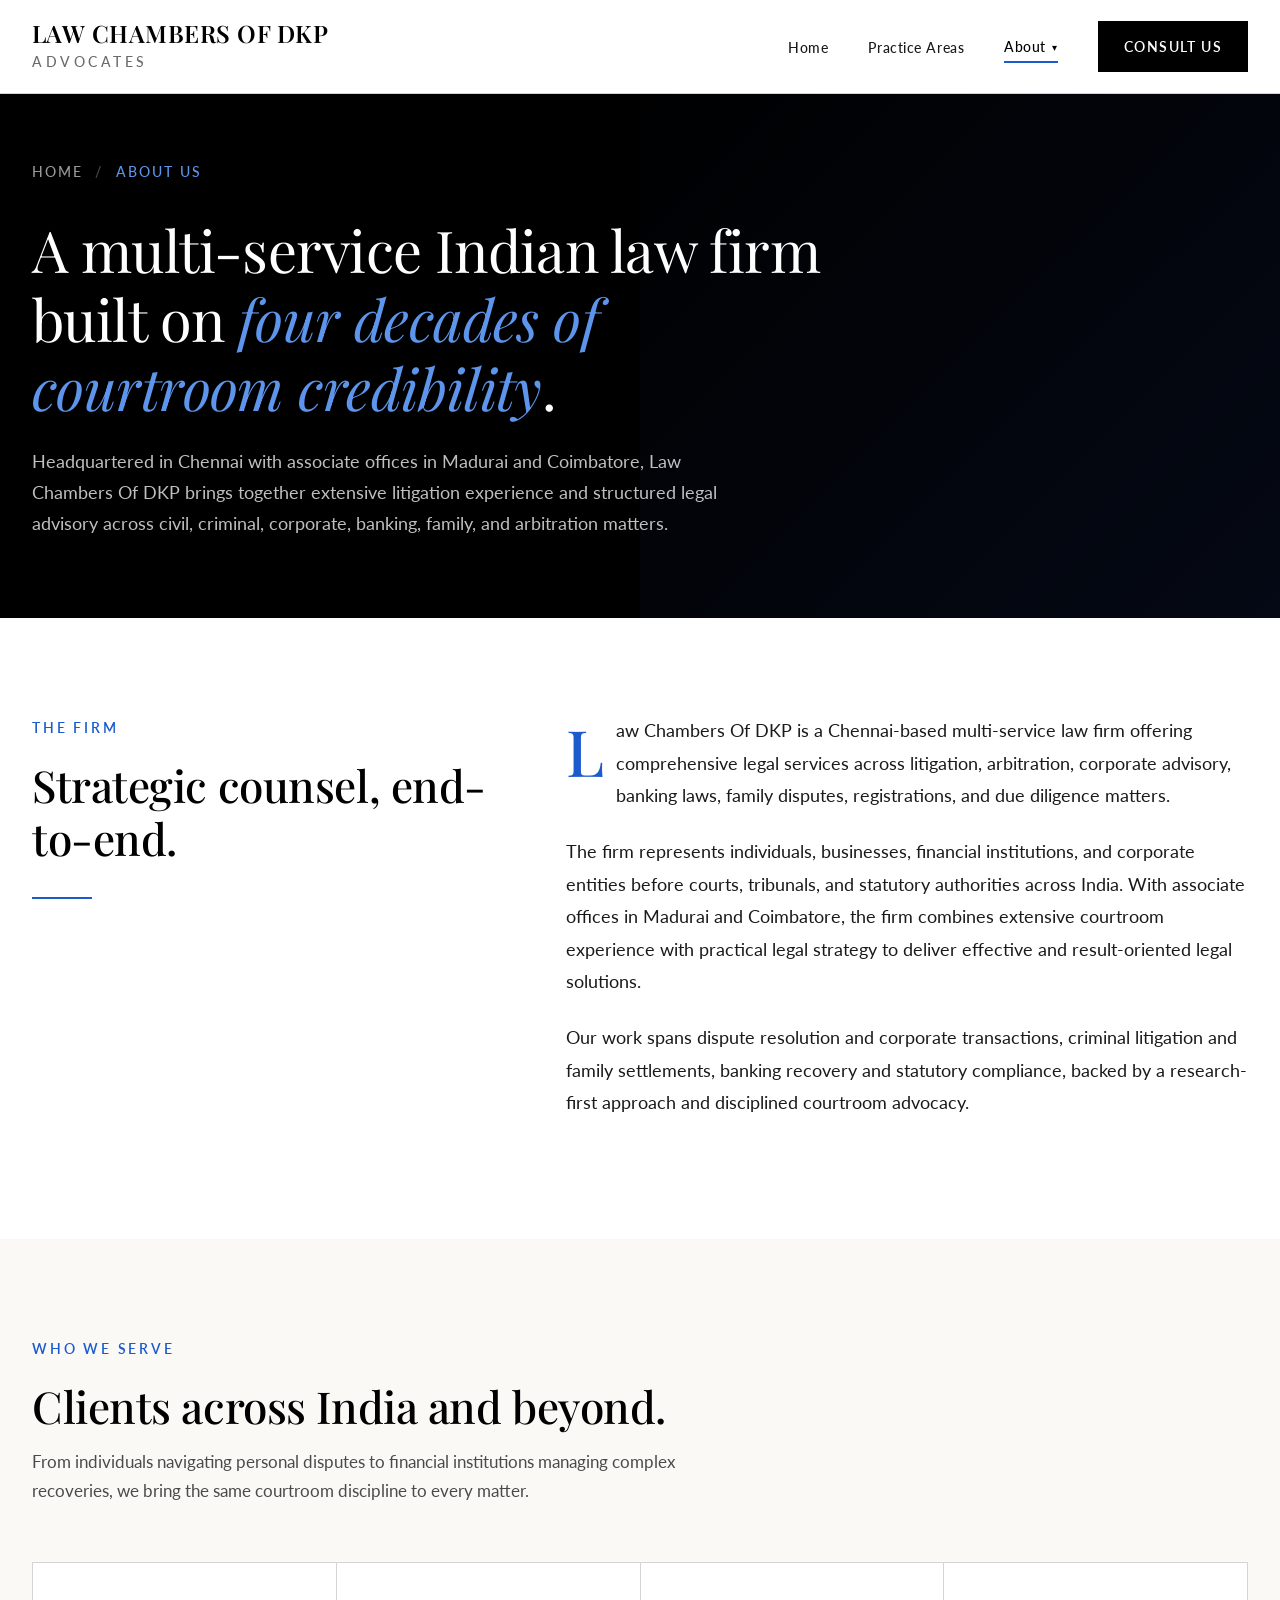
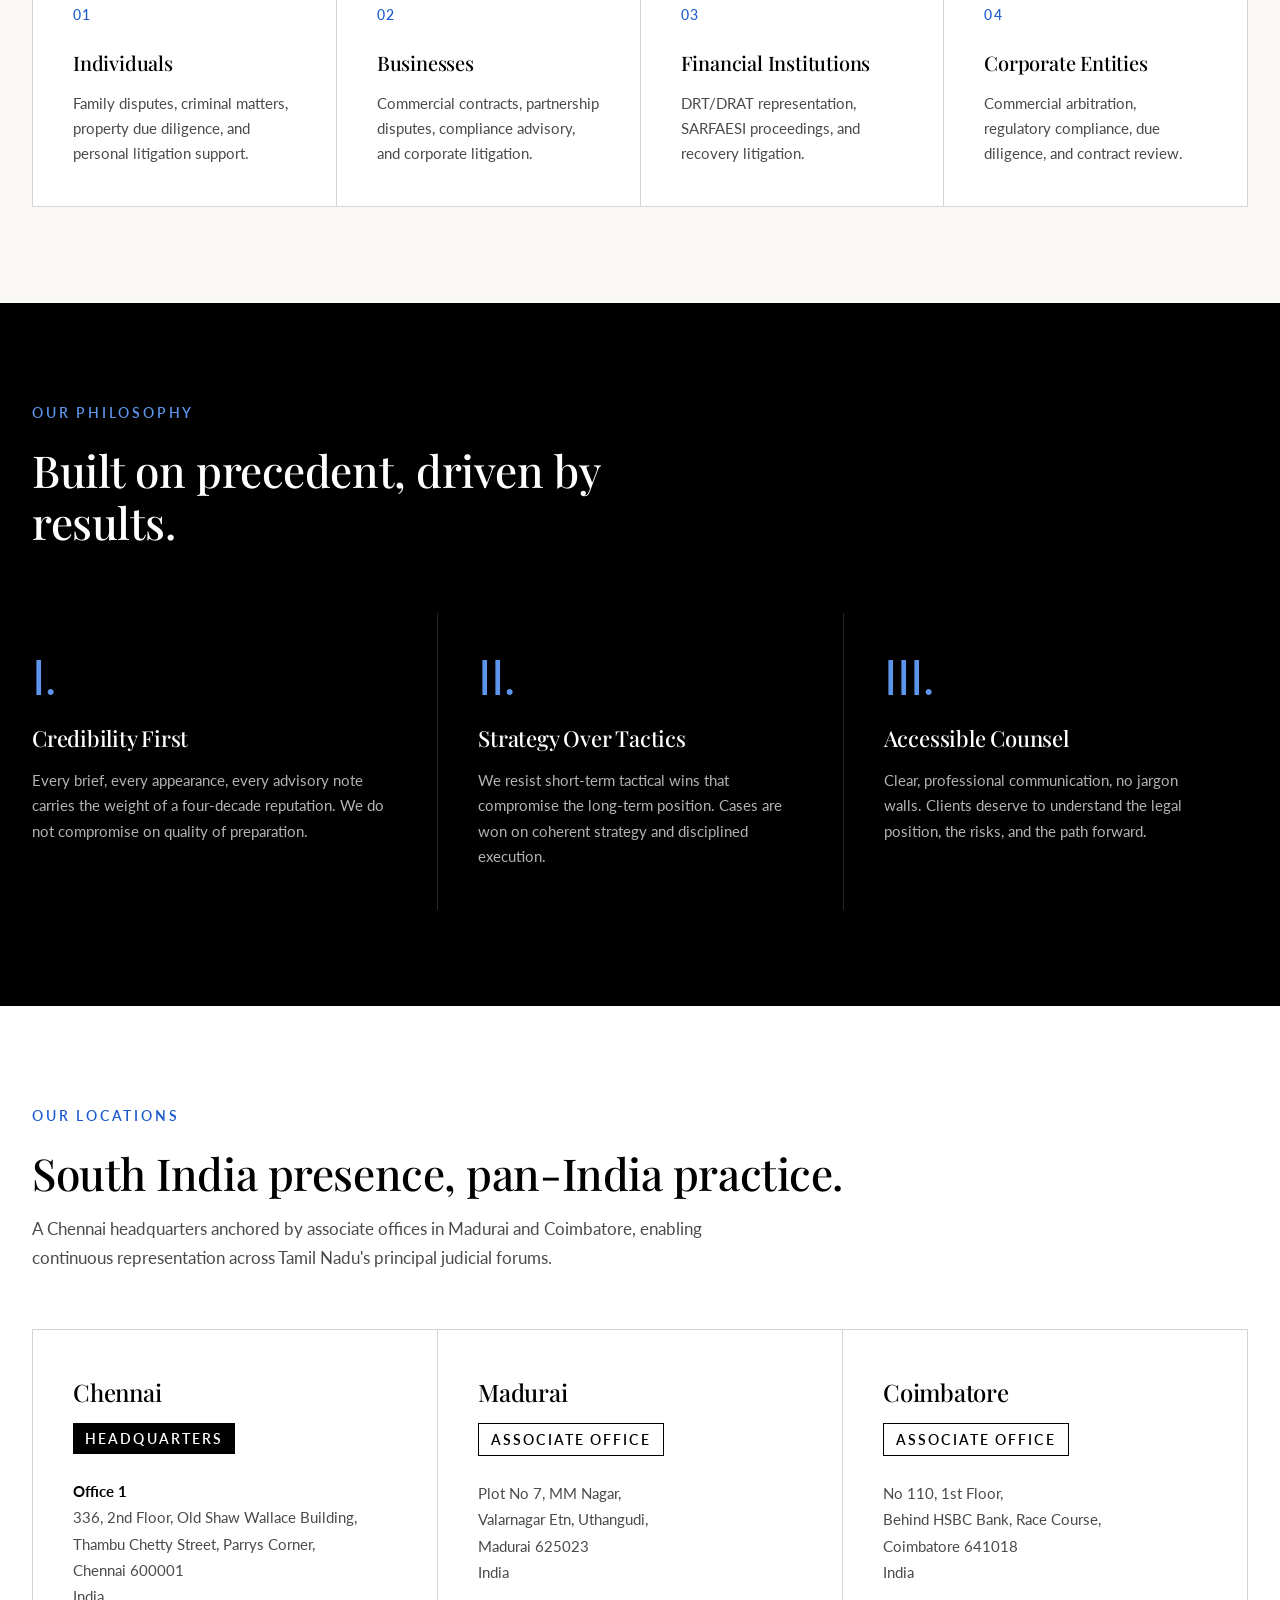
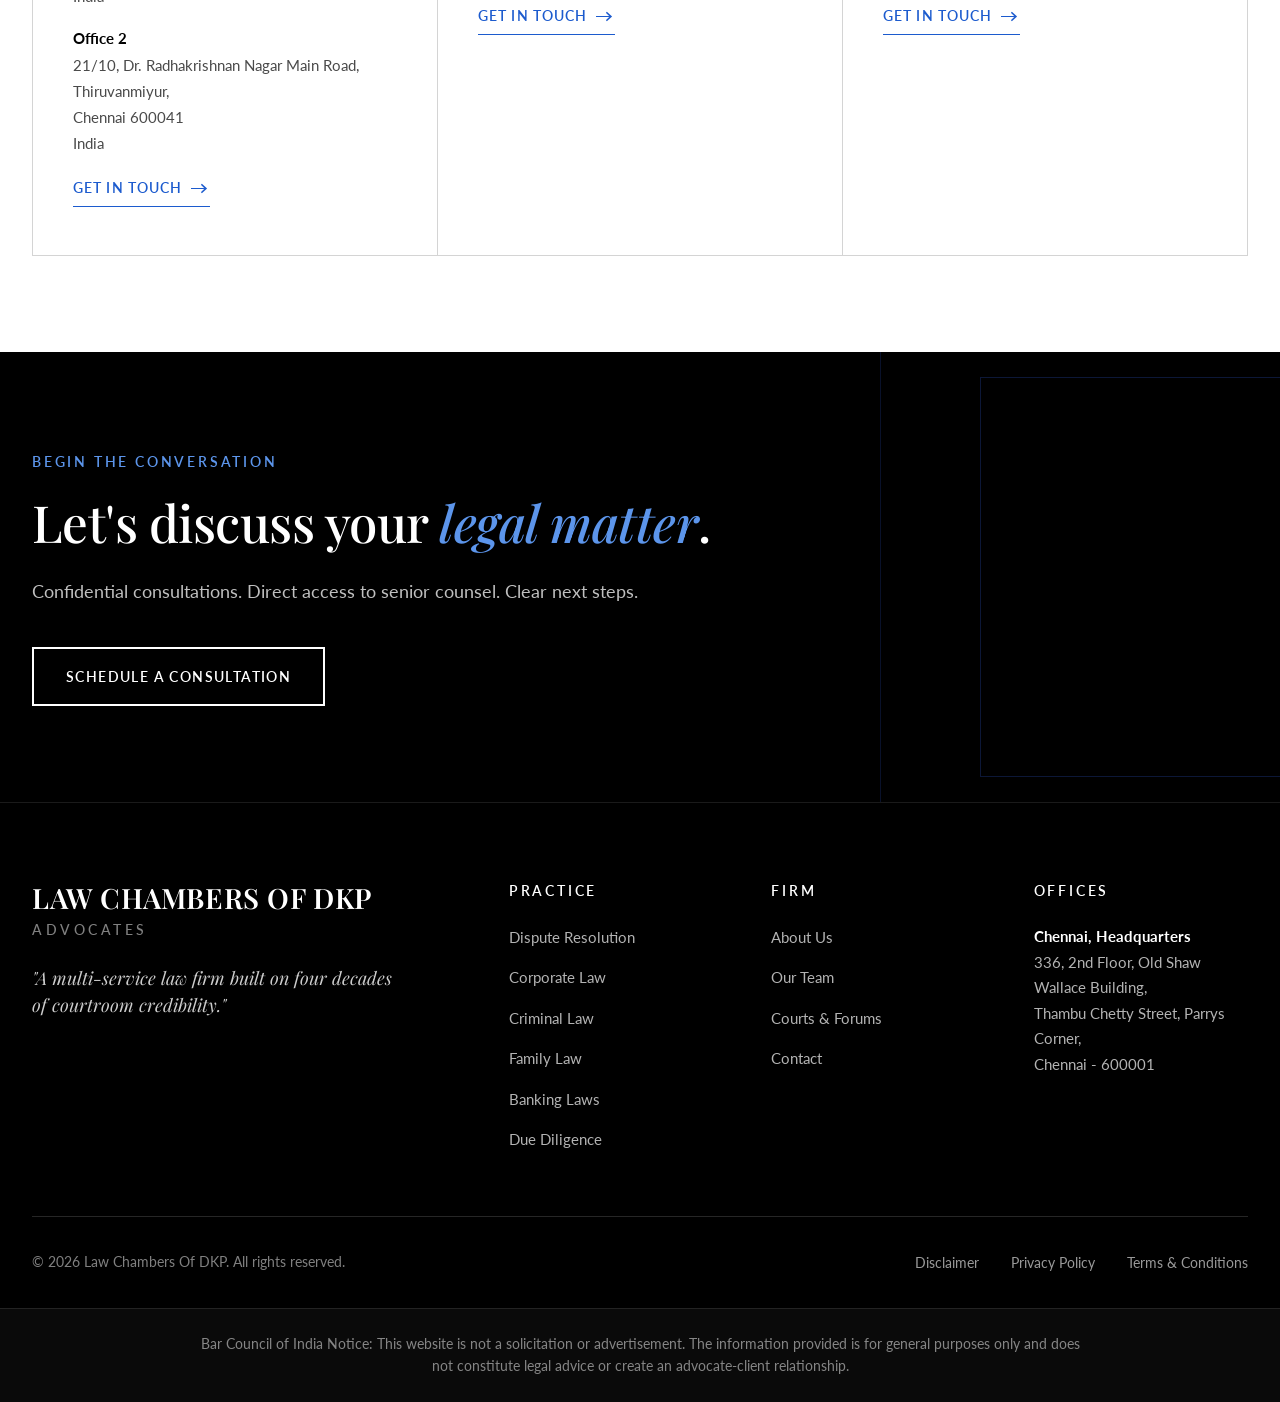
==== website/about.html @ 6772681c "Initial commit: Law Chambers of DKP website Static multi-page site (Royal Blue theme), fully respons" ====
<!DOCTYPE html>
<html lang="en">
<head>
  <meta charset="UTF-8" />
  <meta name="viewport" content="width=device-width, initial-scale=1.0" />
  <title>About Us | Law Chambers Of DKP</title>
  <meta name="description" content="Law Chambers Of DKP is a Chennai-based multi-service law firm with associate offices in Madurai and Coimbatore, combining extensive courtroom experience with practical legal strategy." />

  <link rel="preconnect" href="https://fonts.googleapis.com" />
  <link rel="preconnect" href="https://fonts.gstatic.com" crossorigin />
  <link href="https://fonts.googleapis.com/css2?family=Playfair+Display:ital,wght@0,400;0,500;0,600;0,700;0,800;0,900;1,400;1,500;1,600&family=Lato:ital,wght@0,300;0,400;0,700;0,900;1,400&display=swap" rel="stylesheet" />
  <link rel="stylesheet" href="assets/css/styles.css" />
</head>
<body>

  <!-- ===== HEADER ===== -->
  <header class="site-header">
    <nav class="nav-container">
      <a href="index.html" class="logo">
        <span class="logo-mark">Law Chambers Of DKP</span>
        <span class="logo-sub">Advocates</span>
      </a>
      <button class="menu-toggle" aria-label="Toggle menu">
        <span></span><span></span><span></span>
      </button>
      <ul class="nav-menu">
        <li><a href="index.html" class="nav-link">Home</a></li>
        <li><a href="practice-areas.html" class="nav-link">Practice Areas</a></li>
        <li class="nav-dropdown">
          <button type="button" class="nav-link nav-dropdown-toggle" aria-expanded="false" aria-haspopup="true">About <span class="nav-caret" aria-hidden="true">&#9662;</span></button>
          <ul class="nav-dropdown-menu">
            <li><a href="about.html" class="nav-dropdown-link">About the Firm</a></li>
            <li><a href="team.html" class="nav-dropdown-link">Our Team</a></li>
            <li><a href="courts.html" class="nav-dropdown-link">Courts &amp; Forums</a></li>
          </ul>
        </li>
        <!-- Insights temporarily hidden: <li><a href="insights.html" class="nav-link">Insights</a></li> -->
        <li><a href="contact.html" class="btn nav-cta">Consult Us</a></li>
      </ul>
    </nav>
  </header>

  <!-- ===== PAGE HERO ===== -->
  <section class="page-hero">
    <div class="container">
      <div class="breadcrumb">
        <a href="index.html">Home</a>
        <span class="breadcrumb-separator">/</span>
        <span>About Us</span>
      </div>
      <h1>A multi-service Indian law firm built on <em style="color: var(--color-royal-blue-light); font-style: italic;">four decades of courtroom credibility</em>.</h1>
      <p class="page-hero-description">
        Headquartered in Chennai with associate offices in Madurai and Coimbatore, Law Chambers Of DKP brings together extensive litigation experience and structured legal advisory across civil, criminal, corporate, banking, family, and arbitration matters.
      </p>
    </div>
  </section>

  <!-- ===== FIRM INTRODUCTION ===== -->
  <section class="intro">
    <div class="container">
      <div class="intro-grid">
        <div class="intro-label">
          <span class="eyebrow">The Firm</span>
          <h2 class="section-title">Strategic counsel, end-to-end.</h2>
          <div class="divider"></div>
        </div>
        <div class="intro-body reveal">
          <p>Law Chambers Of DKP is a Chennai-based multi-service law firm offering comprehensive legal services across litigation, arbitration, corporate advisory, banking laws, family disputes, registrations, and due diligence matters.</p>
          <p>The firm represents individuals, businesses, financial institutions, and corporate entities before courts, tribunals, and statutory authorities across India. With associate offices in Madurai and Coimbatore, the firm combines extensive courtroom experience with practical legal strategy to deliver effective and result-oriented legal solutions.</p>
          <p>Our work spans dispute resolution and corporate transactions, criminal litigation and family settlements, banking recovery and statutory compliance, backed by a research-first approach and disciplined courtroom advocacy.</p>
        </div>
      </div>
    </div>
  </section>

  <!-- ===== POSITIONING / WHO WE SERVE ===== -->
  <section class="section-light">
    <div class="container">
      <span class="eyebrow">Who We Serve</span>
      <h2 class="section-title">Clients across India and beyond.</h2>
      <p class="section-subtitle">From individuals navigating personal disputes to financial institutions managing complex recoveries, we bring the same courtroom discipline to every matter.</p>

      <div class="practice-grid reveal serve-grid">
        <div class="practice-card" style="min-height: auto; padding: 2.5rem;">
          <span class="practice-number">01</span>
          <h3 style="font-size: 1.25rem;">Individuals</h3>
          <p style="margin-bottom: 0;">Family disputes, criminal matters, property due diligence, and personal litigation support.</p>
        </div>
        <div class="practice-card" style="min-height: auto; padding: 2.5rem;">
          <span class="practice-number">02</span>
          <h3 style="font-size: 1.25rem;">Businesses</h3>
          <p style="margin-bottom: 0;">Commercial contracts, partnership disputes, compliance advisory, and corporate litigation.</p>
        </div>
        <div class="practice-card" style="min-height: auto; padding: 2.5rem;">
          <span class="practice-number">03</span>
          <h3 style="font-size: 1.25rem;">Financial Institutions</h3>
          <p style="margin-bottom: 0;">DRT/DRAT representation, SARFAESI proceedings, and recovery litigation.</p>
        </div>
        <div class="practice-card" style="min-height: auto; padding: 2.5rem;">
          <span class="practice-number">04</span>
          <h3 style="font-size: 1.25rem;">Corporate Entities</h3>
          <p style="margin-bottom: 0;">Commercial arbitration, regulatory compliance, due diligence, and contract review.</p>
        </div>
      </div>
    </div>
  </section>

  <!-- ===== VALUES ===== -->
  <section class="values">
    <div class="container">
      <div style="max-width: 720px;">
        <span class="eyebrow" style="color: var(--color-royal-blue-light);">Our Philosophy</span>
        <h2 class="section-title">Built on precedent, driven by results.</h2>
      </div>
      <div class="values-grid reveal">
        <div class="value-card">
          <div class="value-number">I.</div>
          <h3>Credibility First</h3>
          <p>Every brief, every appearance, every advisory note carries the weight of a four-decade reputation. We do not compromise on quality of preparation.</p>
        </div>
        <div class="value-card">
          <div class="value-number">II.</div>
          <h3>Strategy Over Tactics</h3>
          <p>We resist short-term tactical wins that compromise the long-term position. Cases are won on coherent strategy and disciplined execution.</p>
        </div>
        <div class="value-card">
          <div class="value-number">III.</div>
          <h3>Accessible Counsel</h3>
          <p>Clear, professional communication, no jargon walls. Clients deserve to understand the legal position, the risks, and the path forward.</p>
        </div>
      </div>
    </div>
  </section>

  <!-- ===== OFFICES ===== -->
  <section>
    <div class="container">
      <span class="eyebrow">Our Locations</span>
      <h2 class="section-title">South India presence, pan-India practice.</h2>
      <p class="section-subtitle">A Chennai headquarters anchored by associate offices in Madurai and Coimbatore, enabling continuous representation across Tamil Nadu's principal judicial forums.</p>

      <div class="offices-grid reveal">
        <div class="office-card">
          <h3>Chennai</h3>
          <span class="office-type">Headquarters</span>
          <address>
            <strong style="color: var(--color-black);">Office 1</strong><br />
            336, 2nd Floor, Old Shaw Wallace Building,<br />
            Thambu Chetty Street, Parrys Corner,<br />
            Chennai 600001<br />
            India
          </address>
          <address style="margin-top: 1rem;">
            <strong style="color: var(--color-black);">Office 2</strong><br />
            21/10, Dr. Radhakrishnan Nagar Main Road,<br />
            Thiruvanmiyur,<br />
            Chennai 600041<br />
            India
          </address>
          <a href="contact.html" class="btn-link">Get in Touch</a>
        </div>
        <div class="office-card">
          <h3>Madurai</h3>
          <span class="office-type associate">Associate Office</span>
          <address>
            Plot No 7, MM Nagar,<br />
            Valarnagar Etn, Uthangudi,<br />
            Madurai 625023<br />
            India
          </address>
          <a href="contact.html" class="btn-link">Get in Touch</a>
        </div>
        <div class="office-card">
          <h3>Coimbatore</h3>
          <span class="office-type associate">Associate Office</span>
          <address>
            No 110, 1st Floor,<br />
            Behind HSBC Bank, Race Course,<br />
            Coimbatore 641018<br />
            India
          </address>
          <a href="contact.html" class="btn-link">Get in Touch</a>
        </div>
      </div>
    </div>
  </section>

  <!-- ===== CTA ===== -->
  <section class="cta-banner">
    <div class="container">
      <div class="cta-content">
        <span class="eyebrow" style="color: var(--color-royal-blue-light);">Begin the Conversation</span>
        <h2>Let's discuss your <em>legal matter</em>.</h2>
        <p>Confidential consultations. Direct access to senior counsel. Clear next steps.</p>
        <a href="contact.html" class="btn btn-outline-light">Schedule a Consultation</a>
      </div>
    </div>
  </section>

  <!-- ===== FOOTER ===== -->
  <footer class="site-footer">
    <div class="container">
      <div class="footer-grid">
        <div class="footer-brand">
          <div class="logo-mark">Law Chambers Of DKP</div>
          <div class="logo-sub">Advocates</div>
          <p class="footer-tagline">"A multi-service law firm built on four decades of courtroom credibility."</p>
        </div>
        <div class="footer-col">
          <h5>Practice</h5>
          <ul class="footer-list">
            <li><a href="practice-areas.html#adr">Dispute Resolution</a></li>
            <li><a href="practice-areas.html#corporate">Corporate Law</a></li>
            <li><a href="practice-areas.html#criminal">Criminal Law</a></li>
            <li><a href="practice-areas.html#family">Family Law</a></li>
            <li><a href="practice-areas.html#banking">Banking Laws</a></li>
            <li><a href="practice-areas.html#due-diligence">Due Diligence</a></li>
          </ul>
        </div>
        <div class="footer-col">
          <h5>Firm</h5>
          <ul class="footer-list">
            <li><a href="about.html">About Us</a></li>
            <li><a href="team.html">Our Team</a></li>
            <li><a href="courts.html">Courts & Forums</a></li>
            <!-- Insights temporarily hidden: <li><a href="insights.html">Insights</a></li> -->
            <li><a href="contact.html">Contact</a></li>
          </ul>
        </div>
        <div class="footer-col">
          <h5>Offices</h5>
          <ul class="footer-list">
            <li style="color: rgba(255,255,255,0.7); line-height: 1.7; font-size: 0.9375rem;">
              <strong style="color: var(--color-white);">Chennai, Headquarters</strong><br />
              336, 2nd Floor, Old Shaw Wallace Building,<br />
              Thambu Chetty Street, Parrys Corner,<br />
              Chennai - 600001
            </li>
          </ul>
        </div>
      </div>

      <div class="footer-bottom">
        <p class="footer-copyright">© 2026 Law Chambers Of DKP. All rights reserved.</p>
        <ul class="footer-legal-links">
          <li><a href="#disclaimer">Disclaimer</a></li>
          <li><a href="#privacy">Privacy Policy</a></li>
          <li><a href="#terms">Terms & Conditions</a></li>
        </ul>
      </div>
    </div>

    <div class="disclaimer-banner">
      <div class="container">
        <p class="disclaimer-text">
          Bar Council of India Notice: This website is not a solicitation or advertisement. The information provided is for general purposes only and does not constitute legal advice or create an advocate-client relationship.
        </p>
      </div>
    </div>
  </footer>

  <script src="assets/js/main.js"></script>
</body>
</html>
---- website/assets/css/styles.css ----
/* ============================================
   LAW CHAMBERS OF DKP — Stylesheet
   Black primary | Royal Blue accent
   Serif display | Sans-serif body
   No rounded corners — rigid, elegant, bold
   ============================================ */

/* ---------- Reset & Base ---------- */
*,
*::before,
*::after {
  margin: 0;
  padding: 0;
  box-sizing: border-box;
}

:root {
  --color-black: #000000;
  --color-off-black: #0a0a0a;
  --color-dark: #1a1a1a;
  --color-charcoal: #2a2a2a;
  --color-gray-dark: #4a4a4a;
  --color-gray: #6b6b6b;
  --color-gray-light: #999999;
  --color-line: #d4d4d4;
  --color-bg-light: #f5f5f3;
  --color-bg-cream: #faf9f6;
  --color-white: #ffffff;
  /* Accent: royal blue on light backgrounds (default) */
  --color-royal-blue: hsl(219, 76%, 46%);
  --color-royal-blue-hover: hsl(219, 76%, 37%);
  /* Accent variant for dark backgrounds */
  --color-royal-blue-light: hsl(216, 78%, 64%);

  --font-serif: 'Playfair Display', serif;
  --font-sans: 'Lato', sans-serif;

  --max-width: 1280px;
  --max-width-narrow: 960px;

  --transition: 0.3s cubic-bezier(0.4, 0, 0.2, 1);
}

/* On dark backgrounds, the accent resolves to the lighter blue automatically */
.hero,
.section-dark,
.cta-banner,
.site-footer {
  --color-royal-blue: hsl(216, 78%, 64%);
  --color-royal-blue-hover: hsl(216, 78%, 56%);
}

html {
  scroll-behavior: smooth;
  font-size: 16px;
}

body {
  font-family: var(--font-sans);
  font-size: 1rem;
  line-height: 1.65;
  color: var(--color-dark);
  background-color: var(--color-white);
  -webkit-font-smoothing: antialiased;
  -moz-osx-font-smoothing: grayscale;
  overflow-x: hidden;
}

/* ---------- Typography ---------- */
h1, h2, h3, h4, h5, h6 {
  font-family: var(--font-serif);
  font-weight: 500;
  line-height: 1.2;
  color: var(--color-black);
  letter-spacing: -0.01em;
}

h1 { font-size: clamp(2.5rem, 5vw, 4.5rem); font-weight: 500; }
h2 { font-size: clamp(2rem, 3.5vw, 3rem); }
h3 { font-size: clamp(1.5rem, 2.5vw, 2rem); }
h4 { font-size: 1.5rem; }
h5 { font-size: 1.25rem; }
h6 { font-size: 1.1rem; }

p {
  font-family: var(--font-sans);
  font-size: 1rem;
  line-height: 1.75;
  color: var(--color-gray-dark);
}

a {
  color: var(--color-royal-blue);
  text-decoration: none;
  transition: color var(--transition);
}

a:hover {
  color: var(--color-royal-blue-hover);
  text-decoration: underline;
  text-underline-offset: 4px;
  text-decoration-thickness: 1px;
}

.eyebrow {
  font-family: var(--font-sans);
  font-size: 0.875rem;
  font-weight: 600;
  letter-spacing: 0.2em;
  text-transform: uppercase;
  color: var(--color-royal-blue);
  margin-bottom: 1.25rem;
  display: inline-block;
}

.section-title {
  font-family: var(--font-serif);
  font-size: clamp(2rem, 3.5vw, 2.75rem);
  font-weight: 500;
  margin-bottom: 1rem;
  color: var(--color-black);
}

.section-subtitle {
  font-size: 1.0625rem;
  color: var(--color-gray-dark);
  max-width: 720px;
  margin-bottom: 3.5rem;
  line-height: 1.7;
}

/* ---------- Layout ---------- */
.container {
  width: 100%;
  max-width: var(--max-width);
  margin: 0 auto;
  padding: 0 2rem;
}

.container-narrow {
  max-width: var(--max-width-narrow);
}

section {
  padding: 6rem 0;
}

.section-dark {
  background-color: var(--color-black);
  color: var(--color-white);
}

.section-dark h1,
.section-dark h2,
.section-dark h3,
.section-dark h4 {
  color: var(--color-white);
}

.section-dark p {
  color: rgba(255, 255, 255, 0.75);
}

.section-light {
  background-color: var(--color-bg-cream);
}

/* ---------- Buttons ---------- */
.btn {
  display: inline-block;
  padding: 1rem 2rem;
  font-family: var(--font-sans);
  font-size: 0.875rem;
  font-weight: 600;
  letter-spacing: 0.1em;
  text-transform: uppercase;
  text-decoration: none;
  cursor: pointer;
  border: 2px solid var(--color-black);
  background-color: var(--color-black);
  color: var(--color-white);
  transition: all var(--transition);
  border-radius: 0;
}

.btn:hover {
  background-color: var(--color-charcoal);
  border-color: var(--color-charcoal);
  text-decoration: none;
  color: var(--color-white);
  transform: translateY(-2px);
}

.btn-outline {
  background-color: transparent;
  color: var(--color-black);
  border: 2px solid var(--color-black);
}

.btn-outline:hover {
  background-color: var(--color-black);
  color: var(--color-white);
}

.btn-outline-light {
  background-color: transparent;
  color: var(--color-white);
  border: 2px solid var(--color-white);
}

.btn-outline-light:hover {
  background-color: var(--color-white);
  color: var(--color-black);
}

.btn-link {
  display: inline-flex;
  align-items: center;
  gap: 0.5rem;
  color: var(--color-royal-blue);
  font-family: var(--font-sans);
  font-size: 0.875rem;
  font-weight: 600;
  letter-spacing: 0.08em;
  text-transform: uppercase;
  text-decoration: none;
  border-bottom: 1px solid var(--color-royal-blue);
  padding-bottom: 4px;
  transition: all var(--transition);
}

.btn-link:hover {
  color: var(--color-royal-blue-hover);
  border-color: var(--color-royal-blue-hover);
  text-decoration: none;
  gap: 0.875rem;
}

.btn-link::after {
  content: '→';
  font-size: 1.1rem;
  transition: transform var(--transition);
}

.btn-link:hover::after {
  transform: translateX(4px);
}

/* ---------- Header / Navigation ---------- */
.site-header {
  position: fixed;
  top: 0;
  left: 0;
  width: 100%;
  background-color: var(--color-white);
  border-bottom: 1px solid var(--color-line);
  z-index: 1000;
  transition: all var(--transition);
}

.site-header.scrolled {
  box-shadow: 0 1px 20px rgba(0, 0, 0, 0.06);
}

.nav-container {
  display: flex;
  justify-content: space-between;
  align-items: center;
  padding: 1.25rem 2rem;
  max-width: var(--max-width);
  margin: 0 auto;
}

.logo {
  display: flex;
  flex-direction: column;
  text-decoration: none;
}

.logo-mark {
  font-family: var(--font-serif);
  font-size: 1.5rem;
  font-weight: 600;
  color: var(--color-black);
  letter-spacing: 0.02em;
  line-height: 1.1;
  text-transform: uppercase;
}

.logo-sub {
  font-family: var(--font-sans);
  font-size: 0.875rem;
  font-weight: 500;
  letter-spacing: 0.25em;
  text-transform: uppercase;
  color: var(--color-gray);
  margin-top: 0.25rem;
}

.logo:hover {
  text-decoration: none;
}

.nav-menu {
  display: flex;
  list-style: none;
  gap: 2.5rem;
  align-items: center;
}

.nav-link {
  font-family: var(--font-sans);
  font-size: 0.875rem;
  font-weight: 500;
  color: var(--color-dark);
  letter-spacing: 0.04em;
  text-decoration: none;
  padding: 0.5rem 0;
  position: relative;
  transition: color var(--transition);
}

.nav-link::after {
  content: '';
  position: absolute;
  bottom: 0;
  left: 0;
  width: 0;
  height: 2px;
  background-color: var(--color-royal-blue);
  transition: width var(--transition);
}

.nav-link:hover,
.nav-link.active {
  color: var(--color-black);
  text-decoration: none;
}

.nav-link:hover::after,
.nav-link.active::after {
  width: 100%;
}

.nav-cta {
  padding: 0.75rem 1.5rem !important;
  font-size: 0.875rem !important;
  letter-spacing: 0.1em !important;
}

/* ---------- Nav Dropdown ---------- */
.nav-dropdown {
  position: relative;
}

.nav-dropdown-toggle {
  font-family: var(--font-sans);
  background: none;
  border: none;
  cursor: pointer;
  display: inline-flex;
  align-items: center;
  gap: 0.4rem;
}

.nav-caret {
  font-size: 0.7em;
  transition: transform var(--transition);
}

.nav-dropdown:hover .nav-caret,
.nav-dropdown.open .nav-caret {
  transform: rotate(180deg);
}

.nav-dropdown-menu {
  list-style: none;
  position: absolute;
  top: calc(100% + 0.75rem);
  left: 50%;
  transform: translateX(-50%) translateY(8px);
  min-width: 220px;
  background-color: var(--color-white);
  border: 1px solid var(--color-line);
  box-shadow: 0 16px 40px rgba(0, 0, 0, 0.1);
  padding: 0.5rem 0;
  opacity: 0;
  visibility: hidden;
  transition: opacity var(--transition), transform var(--transition), visibility var(--transition);
  z-index: 1001;
}

.nav-dropdown:hover .nav-dropdown-menu,
.nav-dropdown:focus-within .nav-dropdown-menu {
  opacity: 1;
  visibility: visible;
  transform: translateX(-50%) translateY(0);
}

.nav-dropdown-link {
  display: block;
  font-family: var(--font-sans);
  font-size: 0.875rem;
  font-weight: 500;
  color: var(--color-dark);
  letter-spacing: 0.04em;
  text-decoration: none;
  padding: 0.75rem 1.5rem;
  white-space: nowrap;
  transition: background-color var(--transition), color var(--transition);
}

.nav-dropdown-link:hover,
.nav-dropdown-link.active {
  background-color: var(--color-bg-cream);
  color: var(--color-black);
  text-decoration: none;
}

.nav-dropdown-link.active {
  font-weight: 700;
}

.menu-toggle {
  display: none;
  background: none;
  border: none;
  cursor: pointer;
  width: 32px;
  height: 32px;
  flex-direction: column;
  justify-content: center;
  gap: 6px;
  padding: 0;
}

.menu-toggle span {
  display: block;
  width: 24px;
  height: 2px;
  background-color: var(--color-black);
  transition: all var(--transition);
}

.menu-toggle.open span:nth-child(1) {
  transform: translateY(8px) rotate(45deg);
}
.menu-toggle.open span:nth-child(2) {
  opacity: 0;
}
.menu-toggle.open span:nth-child(3) {
  transform: translateY(-8px) rotate(-45deg);
}

/* ---------- Hero Section ---------- */
.hero {
  position: relative;
  min-height: 92vh;
  display: flex;
  align-items: center;
  background-color: var(--color-black);
  color: var(--color-white);
  overflow: hidden;
  padding-top: 80px;
}

.hero-bg {
  position: absolute;
  inset: 0;
  background:
    linear-gradient(135deg, rgba(0, 0, 0, 0.85) 0%, rgba(0, 0, 0, 0.65) 100%),
    url('https://images.unsplash.com/photo-1589994965851-a8f479c573a9?q=80&w=2070&auto=format&fit=crop') center/cover;
  z-index: 0;
}

.hero-bg::after {
  content: '';
  position: absolute;
  inset: 0;
  background: linear-gradient(to bottom, transparent 0%, rgba(0, 0, 0, 0.6) 100%);
}

.hero-content {
  position: relative;
  z-index: 2;
  max-width: 900px;
  padding: 4rem 0;
}

.hero-eyebrow {
  font-family: var(--font-sans);
  font-size: 0.875rem;
  font-weight: 600;
  letter-spacing: 0.3em;
  text-transform: uppercase;
  color: var(--color-royal-blue-light);
  margin-bottom: 2rem;
  display: flex;
  align-items: center;
  gap: 1rem;
}

.hero-eyebrow::before {
  content: '';
  width: 50px;
  height: 1px;
  background-color: var(--color-royal-blue-light);
}

.hero h1 {
  font-family: var(--font-serif);
  font-size: clamp(2.5rem, 5.5vw, 5rem);
  font-weight: 400;
  color: var(--color-white);
  line-height: 1.05;
  margin-bottom: 2rem;
  letter-spacing: -0.015em;
}

.hero h1 em {
  font-style: italic;
  color: var(--color-royal-blue-light);
  font-weight: 500;
}

.hero-description {
  font-size: 1.125rem;
  line-height: 1.75;
  color: rgba(255, 255, 255, 0.8);
  margin-bottom: 3rem;
  max-width: 680px;
}

.hero-ctas {
  display: flex;
  gap: 1.25rem;
  flex-wrap: wrap;
}

.hero-ctas .btn {
  background-color: var(--color-white);
  color: var(--color-black);
  border-color: var(--color-white);
}

.hero-ctas .btn:hover {
  /* Use the deeper blue (not the dark-bg light variant) so white label keeps AA contrast (6.11:1) */
  background-color: hsl(219, 76%, 46%);
  border-color: hsl(219, 76%, 46%);
  color: var(--color-white);
}

.hero-stats {
  position: absolute;
  bottom: 0;
  left: 0;
  right: 0;
  z-index: 3;
  background-color: rgba(0, 0, 0, 0.7);
  border-top: 1px solid rgba(255, 255, 255, 0.15);
  backdrop-filter: blur(8px);
}

.hero-stats-grid {
  display: grid;
  grid-template-columns: repeat(4, 1fr);
  max-width: var(--max-width);
  margin: 0 auto;
}

.stat {
  padding: 2rem 2rem;
  border-right: 1px solid rgba(255, 255, 255, 0.15);
  text-align: left;
}

.stat:last-child {
  border-right: none;
}

.stat-number {
  font-family: var(--font-sans);
  font-size: 2.5rem;
  font-weight: 500;
  color: var(--color-white);
  line-height: 1;
  margin-bottom: 0.5rem;
  display: block;
}

.stat-number .accent {
  color: inherit;
}

.stat-label {
  font-family: var(--font-sans);
  font-size: 0.875rem;
  font-weight: 500;
  letter-spacing: 0.15em;
  text-transform: uppercase;
  color: rgba(255, 255, 255, 0.6);
}

/* ---------- Page Hero (interior pages) ---------- */
.page-hero {
  background-color: var(--color-black);
  color: var(--color-white);
  padding: 10rem 0 5rem;
  position: relative;
  overflow: hidden;
}

.page-hero::before {
  content: '';
  position: absolute;
  top: 0;
  right: 0;
  width: 50%;
  height: 100%;
  background: linear-gradient(135deg, transparent 0%, rgba(30, 58, 138, 0.15) 100%);
  z-index: 0;
}

.page-hero .container {
  position: relative;
  z-index: 1;
}

.page-hero h1 {
  color: var(--color-white);
  font-size: clamp(2.5rem, 4.5vw, 4rem);
  font-weight: 400;
  margin-bottom: 1.5rem;
  max-width: 800px;
}

.page-hero-description {
  font-size: 1.125rem;
  color: rgba(255, 255, 255, 0.75);
  max-width: 720px;
  line-height: 1.7;
}

.breadcrumb {
  font-size: 0.875rem;
  font-weight: 500;
  letter-spacing: 0.15em;
  text-transform: uppercase;
  color: var(--color-royal-blue-light);
  margin-bottom: 2rem;
  display: flex;
  align-items: center;
  gap: 0.75rem;
}

.breadcrumb a {
  color: rgba(255, 255, 255, 0.6);
}

.breadcrumb a:hover {
  color: var(--color-white);
  text-decoration: none;
}

.breadcrumb-separator {
  color: rgba(255, 255, 255, 0.3);
}

/* ---------- Intro Section ---------- */
.intro {
  padding: 6rem 0;
  background-color: var(--color-white);
}

.intro-grid {
  display: grid;
  grid-template-columns: 1fr 1.5fr;
  gap: 5rem;
  align-items: start;
}

.intro-label {
  position: sticky;
  top: 120px;
}

.intro-body p {
  font-size: 1.125rem;
  line-height: 1.8;
  margin-bottom: 1.5rem;
  color: var(--color-dark);
}

.intro-body p:first-child::first-letter {
  font-family: var(--font-serif);
  font-size: 4rem;
  float: left;
  line-height: 0.9;
  margin: 0.5rem 0.75rem 0 0;
  color: var(--color-royal-blue);
  font-weight: 500;
}

/* ---------- Practice Areas Section ---------- */
.practice-areas {
  background-color: var(--color-bg-cream);
}

.practice-grid {
  display: grid;
  grid-template-columns: repeat(3, 1fr);
  gap: 1px;
  background-color: var(--color-line);
  border: 1px solid var(--color-line);
}

.practice-card {
  background-color: var(--color-white);
  padding: 3rem 2.5rem;
  transition: all var(--transition);
  position: relative;
  text-decoration: none;
  color: inherit;
  display: flex;
  flex-direction: column;
  min-height: 320px;
}

.practice-card:hover {
  background-color: var(--color-black);
  color: var(--color-white);
  text-decoration: none;
  transform: translateY(-4px);
}

.practice-card:hover .practice-icon,
.practice-card:hover h3,
.practice-card:hover p {
  color: var(--color-white);
}

.practice-card:hover .practice-number {
  color: var(--color-royal-blue-light);
}

.practice-card:hover .practice-arrow {
  color: var(--color-royal-blue-light);
  transform: translateX(8px);
}

.practice-number {
  font-family: var(--font-sans);
  font-size: 0.875rem;
  font-weight: 500;
  color: var(--color-royal-blue);
  margin-bottom: 1.5rem;
  letter-spacing: 0.1em;
  transition: color var(--transition);
}

.practice-card h3 {
  font-family: var(--font-serif);
  font-size: 1.5rem;
  font-weight: 500;
  color: var(--color-black);
  margin-bottom: 1rem;
  line-height: 1.25;
  transition: color var(--transition);
}

.practice-card p {
  font-size: 0.9375rem;
  color: var(--color-gray-dark);
  line-height: 1.65;
  margin-bottom: 2rem;
  transition: color var(--transition);
  flex-grow: 1;
}

.practice-arrow {
  font-family: var(--font-sans);
  font-size: 0.875rem;
  font-weight: 600;
  letter-spacing: 0.15em;
  text-transform: uppercase;
  color: var(--color-black);
  display: flex;
  align-items: center;
  gap: 0.75rem;
  transition: all var(--transition);
}

.practice-arrow::after {
  content: '→';
  font-size: 1rem;
}

/* ---------- Practice Detail Sections ---------- */
.practice-detail {
  padding: 5rem 0;
  border-bottom: 1px solid var(--color-line);
}

.practice-detail:last-child {
  border-bottom: none;
}

.practice-detail-grid {
  display: grid;
  grid-template-columns: 1fr 2fr;
  gap: 5rem;
}

.practice-detail-header {
  position: sticky;
  top: 120px;
}

.practice-detail-number {
  font-family: var(--font-sans);
  font-size: 0.875rem;
  font-weight: 500;
  letter-spacing: 0.15em;
  color: var(--color-royal-blue);
  margin-bottom: 1rem;
}

.practice-detail h2 {
  font-size: 2.25rem;
  margin-bottom: 1.5rem;
}

.services-list {
  list-style: none;
  padding: 0;
  display: grid;
  grid-template-columns: repeat(2, 1fr);
  gap: 0;
  border-top: 1px solid var(--color-line);
}

.services-list li {
  padding: 1.25rem 1.5rem 1.25rem 0;
  border-bottom: 1px solid var(--color-line);
  font-size: 1rem;
  color: var(--color-dark);
  display: flex;
  align-items: center;
  gap: 1rem;
  position: relative;
  transition: all var(--transition);
}

.services-list li:nth-child(odd) {
  padding-right: 2rem;
  border-right: 1px solid var(--color-line);
  padding-left: 0;
}

.services-list li:nth-child(even) {
  padding-left: 2rem;
}

.services-list li:hover {
  color: var(--color-royal-blue);
  padding-left: 1rem;
}

/* ---------- Why Choose Us / Values ---------- */
.values {
  background-color: var(--color-black);
  color: var(--color-white);
}

.values .section-title {
  color: var(--color-white);
}

.values-grid {
  display: grid;
  grid-template-columns: repeat(3, 1fr);
  gap: 0;
  margin-top: 4rem;
}

.value-card {
  padding: 2.5rem;
  border-left: 1px solid rgba(255, 255, 255, 0.15);
  transition: all var(--transition);
}

.value-card:first-child {
  border-left: none;
  padding-left: 0;
}

.value-card:hover {
  background-color: rgba(255, 255, 255, 0.03);
}

.value-number {
  font-family: var(--font-sans);
  font-size: 3rem;
  font-weight: 400;
  color: var(--color-royal-blue-light);
  line-height: 1;
  margin-bottom: 1.5rem;
}

.value-card h3 {
  color: var(--color-white);
  font-size: 1.375rem;
  margin-bottom: 1rem;
}

.value-card p {
  color: rgba(255, 255, 255, 0.7);
  font-size: 0.9375rem;
  line-height: 1.7;
}

/* ---------- Team Section ---------- */
.team-grid {
  display: grid;
  grid-template-columns: repeat(2, 1fr);
  gap: 0;
  border-top: 1px solid var(--color-line);
  border-left: 1px solid var(--color-line);
}

.team-card {
  background-color: var(--color-white);
  border-right: 1px solid var(--color-line);
  border-bottom: 1px solid var(--color-line);
  padding: 4rem 3rem;
  transition: all var(--transition);
  position: relative;
}

.team-card:hover {
  background-color: var(--color-bg-cream);
}

.team-image {
  width: 140px;
  height: 140px;
  background-color: var(--color-charcoal);
  margin-bottom: 2rem;
  display: flex;
  align-items: center;
  justify-content: center;
  color: var(--color-white);
  font-family: var(--font-serif);
  font-size: 3rem;
  font-weight: 500;
  position: relative;
}

.team-image img {
  width: 100%;
  height: 100%;
  object-fit: cover;
  display: block;
}

.team-image::before {
  content: '';
  position: absolute;
  bottom: -8px;
  right: -8px;
  width: 100%;
  height: 100%;
  border: 2px solid var(--color-royal-blue);
  z-index: -1;
}

.team-card h3 {
  font-family: var(--font-serif);
  font-size: 1.75rem;
  margin-bottom: 0.5rem;
  color: var(--color-black);
}

.team-designation {
  font-family: var(--font-sans);
  font-size: 0.875rem;
  font-weight: 600;
  letter-spacing: 0.2em;
  text-transform: uppercase;
  color: var(--color-royal-blue);
  margin-bottom: 1.5rem;
  display: block;
}

.team-bio {
  font-size: 1rem;
  color: var(--color-gray-dark);
  line-height: 1.75;
  margin-bottom: 1.5rem;
}

.team-meta {
  display: flex;
  gap: 2rem;
  padding-top: 1.5rem;
  border-top: 1px solid var(--color-line);
  font-size: 0.875rem;
}

.team-meta-item {
  display: flex;
  flex-direction: column;
  gap: 0.25rem;
}

.team-meta-label {
  font-size: 0.875rem;
  font-weight: 600;
  letter-spacing: 0.15em;
  text-transform: uppercase;
  color: var(--color-gray);
}

.team-meta-value {
  font-family: var(--font-sans);
  font-size: 1.125rem;
  font-weight: 500;
  color: var(--color-black);
}

/* ---------- Courts & Forums ---------- */
.courts-grid {
  display: grid;
  grid-template-columns: repeat(3, 1fr);
  gap: 0;
  border-top: 1px solid var(--color-line);
  border-left: 1px solid var(--color-line);
}

.court-item {
  border-right: 1px solid var(--color-line);
  border-bottom: 1px solid var(--color-line);
  padding: 2.5rem 2rem;
  display: flex;
  align-items: center;
  gap: 1.5rem;
  background-color: var(--color-white);
  transition: all var(--transition);
}

.court-item:hover {
  background-color: var(--color-black);
  color: var(--color-white);
}

.court-item:hover .court-name {
  color: var(--color-white);
}

.court-item:hover .court-number {
  color: var(--color-royal-blue-light);
}

.court-number {
  font-family: var(--font-sans);
  font-size: 1.5rem;
  font-weight: 500;
  color: var(--color-royal-blue);
  line-height: 1;
  min-width: 40px;
  transition: color var(--transition);
}

.court-name {
  font-family: var(--font-serif);
  font-size: 1.25rem;
  font-weight: 500;
  color: var(--color-black);
  line-height: 1.3;
  transition: color var(--transition);
}

/* ---------- Insights / Articles ---------- */
.insights-grid {
  display: grid;
  grid-template-columns: repeat(3, 1fr);
  gap: 2.5rem;
}

.article-card {
  background-color: var(--color-white);
  border: 1px solid var(--color-line);
  transition: all var(--transition);
  display: flex;
  flex-direction: column;
  text-decoration: none;
  color: inherit;
}

.article-card:hover {
  border-color: var(--color-black);
  text-decoration: none;
  transform: translateY(-4px);
  box-shadow: 8px 8px 0 var(--color-royal-blue);
}

/* Static (non-clickable) info cards — keep the hover lift, drop link affordance */
.article-card.is-static { cursor: default; }

/* Cards without a date/read meta or CTA — tidy the content spacing */
.article-card.is-static h3,
.article-card.no-cta h3 { flex-grow: 0; }
.article-card.is-static .article-excerpt,
.article-card.no-cta .article-excerpt { margin-bottom: 0; }

.article-image {
  height: 220px;
  background-color: var(--color-dark);
  background-size: cover;
  background-position: center;
  position: relative;
}

.article-category {
  position: absolute;
  top: 1.5rem;
  left: 2rem;
  background-color: var(--color-black);
  color: var(--color-white);
  padding: 0.5rem 1rem;
  font-size: 0.875rem;
  font-weight: 600;
  letter-spacing: 0.15em;
  text-transform: uppercase;
}

.article-content {
  padding: 2rem;
  flex-grow: 1;
  display: flex;
  flex-direction: column;
}

.article-meta {
  font-size: 0.875rem;
  font-weight: 500;
  letter-spacing: 0.1em;
  text-transform: uppercase;
  color: var(--color-gray);
  margin-bottom: 1rem;
}

.article-card h3 {
  font-family: var(--font-serif);
  font-size: 1.375rem;
  font-weight: 500;
  line-height: 1.3;
  margin-bottom: 1rem;
  color: var(--color-black);
  flex-grow: 1;
}

.article-excerpt {
  font-size: 0.9375rem;
  color: var(--color-gray-dark);
  margin-bottom: 1.5rem;
  line-height: 1.65;
}

.article-read {
  font-family: var(--font-sans);
  font-size: 0.875rem;
  font-weight: 600;
  letter-spacing: 0.15em;
  text-transform: uppercase;
  color: var(--color-royal-blue);
  display: inline-flex;
  align-items: center;
  gap: 0.5rem;
}

.article-read::after {
  content: '→';
}

/* ---------- CTA Banner ---------- */
.cta-banner {
  background-color: var(--color-black);
  color: var(--color-white);
  padding: 6rem 0;
  position: relative;
  overflow: hidden;
}

.cta-banner::before {
  content: '';
  position: absolute;
  top: 50%;
  right: -200px;
  transform: translateY(-50%);
  width: 600px;
  height: 600px;
  border: 1px solid rgba(30, 58, 138, 0.3);
  z-index: 0;
}

.cta-banner::after {
  content: '';
  position: absolute;
  top: 50%;
  right: -100px;
  transform: translateY(-50%);
  width: 400px;
  height: 400px;
  border: 1px solid rgba(30, 58, 138, 0.4);
  z-index: 0;
}

.cta-content {
  position: relative;
  z-index: 1;
  max-width: 700px;
}

.cta-content h2 {
  color: var(--color-white);
  font-size: clamp(2rem, 4vw, 3.5rem);
  margin-bottom: 1.5rem;
  line-height: 1.15;
}

.cta-content h2 em {
  color: var(--color-royal-blue-light);
  font-style: italic;
}

.cta-content p {
  color: rgba(255, 255, 255, 0.75);
  font-size: 1.125rem;
  margin-bottom: 2.5rem;
}

/* ---------- Contact Section ---------- */
.contact-grid {
  display: grid;
  grid-template-columns: 1fr 1.5fr;
  gap: 5rem;
}

.contact-info-block {
  margin-bottom: 3rem;
}

.contact-info-block h4 {
  font-family: var(--font-sans);
  font-size: 0.875rem;
  font-weight: 600;
  letter-spacing: 0.2em;
  text-transform: uppercase;
  color: var(--color-royal-blue);
  margin-bottom: 1rem;
}

.contact-info-block p {
  font-family: var(--font-serif);
  font-size: 1.25rem;
  color: var(--color-black);
  margin-bottom: 0.5rem;
  line-height: 1.5;
}

.contact-info-block a {
  color: var(--color-black);
  font-family: var(--font-serif);
  font-size: 1.25rem;
}

.contact-info-block a:hover {
  color: var(--color-royal-blue);
}

/* Form */
.contact-form {
  background-color: var(--color-bg-cream);
  padding: 3rem;
  border: 1px solid var(--color-line);
}

.form-row {
  display: grid;
  grid-template-columns: 1fr 1fr;
  gap: 1.5rem;
  margin-bottom: 1.5rem;
}

.form-group {
  margin-bottom: 1.5rem;
}

.form-group label {
  display: block;
  font-family: var(--font-sans);
  font-size: 0.875rem;
  font-weight: 600;
  letter-spacing: 0.15em;
  text-transform: uppercase;
  color: var(--color-gray-dark);
  margin-bottom: 0.5rem;
}

.form-group input,
.form-group select,
.form-group textarea {
  width: 100%;
  padding: 0.875rem 1rem;
  font-family: var(--font-sans);
  font-size: 1rem;
  color: var(--color-black);
  background-color: var(--color-white);
  border: 1px solid var(--color-line);
  border-radius: 0;
  transition: all var(--transition);
}

/* Custom dropdown arrow with 12px breathing room from the right edge */
.form-group select {
  -webkit-appearance: none;
  -moz-appearance: none;
  appearance: none;
  padding-right: 2.5rem;
  background-image: url("data:image/svg+xml,%3Csvg xmlns='http://www.w3.org/2000/svg' width='12' height='8' viewBox='0 0 12 8' fill='none'%3E%3Cpath d='M1 1L6 6L11 1' stroke='%231a1a1a' stroke-width='1.5' stroke-linecap='round' stroke-linejoin='round'/%3E%3C/svg%3E");
  background-repeat: no-repeat;
  background-position: right 12px center;
  background-size: 12px 8px;
}

.form-group input:focus,
.form-group select:focus,
.form-group textarea:focus {
  outline: none;
  border-color: var(--color-royal-blue);
  box-shadow: 0 0 0 3px rgba(30, 58, 138, 0.1);
}

.form-group textarea {
  resize: vertical;
  min-height: 140px;
}

/* ---------- Office Locations ---------- */
.offices-grid {
  display: grid;
  grid-template-columns: repeat(3, 1fr);
  gap: 0;
  border-top: 1px solid var(--color-line);
  border-left: 1px solid var(--color-line);
}

.office-card {
  background-color: var(--color-white);
  border-right: 1px solid var(--color-line);
  border-bottom: 1px solid var(--color-line);
  padding: 3rem 2.5rem;
  transition: all var(--transition);
  position: relative;
}

.office-card:hover {
  background-color: var(--color-bg-cream);
}

.office-card .city-tag {
  font-family: var(--font-sans);
  font-size: 0.875rem;
  font-weight: 600;
  letter-spacing: 0.2em;
  text-transform: uppercase;
  color: var(--color-royal-blue);
  margin-bottom: 1rem;
}

.office-card h3 {
  font-family: var(--font-serif);
  font-size: 1.5rem;
  font-weight: 500;
  margin-bottom: 1rem;
  color: var(--color-black);
}

.office-card .office-type {
  display: inline-block;
  padding: 0.25rem 0.75rem;
  background-color: var(--color-black);
  color: var(--color-white);
  font-size: 0.875rem;
  font-weight: 600;
  letter-spacing: 0.15em;
  text-transform: uppercase;
  margin-bottom: 1.5rem;
}

.office-card .office-type.associate {
  background-color: transparent;
  color: var(--color-black);
  border: 1px solid var(--color-black);
}

.office-card address {
  font-style: normal;
  font-size: 0.9375rem;
  line-height: 1.75;
  color: var(--color-gray-dark);
  margin-bottom: 1rem;
}

/* ---------- Footer ---------- */
.site-footer {
  background-color: var(--color-black);
  color: var(--color-white);
  padding: 5rem 0 0;
  /* Subtle hairline so the footer separates from a dark section above it */
  border-top: 1px solid rgba(255, 255, 255, 0.1);
}

.footer-grid {
  display: grid;
  grid-template-columns: 2fr 1fr 1fr 1fr;
  gap: 3rem;
  margin-bottom: 4rem;
}

.footer-brand .logo-mark {
  color: var(--color-white);
  font-size: 1.75rem;
}

.footer-brand .logo-sub {
  color: rgba(255, 255, 255, 0.5);
}

.footer-tagline {
  font-family: var(--font-serif);
  font-size: 1.125rem;
  color: rgba(255, 255, 255, 0.8);
  margin: 1.5rem 0 2rem;
  line-height: 1.5;
  max-width: 360px;
  font-style: italic;
}

.footer-col h5 {
  font-family: var(--font-sans);
  font-size: 0.875rem;
  font-weight: 600;
  letter-spacing: 0.2em;
  text-transform: uppercase;
  color: var(--color-white);
  margin-bottom: 1.5rem;
}

.footer-list {
  list-style: none;
  padding: 0;
  display: flex;
  flex-direction: column;
  gap: 0.875rem;
}

.footer-list a {
  color: rgba(255, 255, 255, 0.7);
  font-size: 0.9375rem;
  text-decoration: none;
  transition: color var(--transition);
}

.footer-list a:hover {
  color: var(--color-white);
  text-decoration: none;
}

.footer-bottom {
  border-top: 1px solid rgba(255, 255, 255, 0.15);
  padding: 2rem 0;
  display: flex;
  justify-content: space-between;
  align-items: center;
  flex-wrap: wrap;
  gap: 1.5rem;
}

.footer-copyright {
  font-size: 0.875rem;
  color: rgba(255, 255, 255, 0.5);
}

.footer-legal-links {
  display: flex;
  gap: 2rem;
  list-style: none;
}

.footer-legal-links a {
  color: rgba(255, 255, 255, 0.6);
  font-size: 0.875rem;
  text-decoration: none;
}

.footer-legal-links a:hover {
  color: var(--color-white);
}

.disclaimer-banner {
  background-color: var(--color-off-black);
  padding: 1.5rem 0;
  border-top: 1px solid rgba(255, 255, 255, 0.1);
}

.disclaimer-text {
  font-size: 0.875rem;
  color: rgba(255, 255, 255, 0.5);
  text-align: center;
  line-height: 1.6;
  max-width: 900px;
  margin: 0 auto;
}

/* ---------- Disclaimer Modal ---------- */
body.disclaimer-open {
  overflow: hidden;
}

.disclaimer-overlay {
  position: fixed;
  inset: 0;
  background-color: rgba(0, 0, 0, 0.9);
  z-index: 9999;
  display: flex;
  align-items: center;
  justify-content: center;
  padding: 2rem;
  opacity: 0;
  pointer-events: none;
  transition: opacity 0.4s ease;
}

.disclaimer-overlay.visible {
  opacity: 1;
  pointer-events: auto;
}

.disclaimer-modal {
  background-color: var(--color-white);
  max-width: 720px;
  width: 100%;
  padding: 3.5rem 3rem;
  border-top: 4px solid var(--color-royal-blue);
  max-height: 90vh;
  overflow-y: auto;
}

.disclaimer-modal h2 {
  font-family: var(--font-serif);
  font-size: 1.875rem;
  font-weight: 500;
  margin-bottom: 0.5rem;
}

.disclaimer-modal-subtitle {
  font-size: 0.875rem;
  font-weight: 600;
  letter-spacing: 0.2em;
  text-transform: uppercase;
  color: var(--color-royal-blue);
  margin-bottom: 2rem;
}

.disclaimer-modal p {
  font-size: 0.9375rem;
  line-height: 1.75;
  margin-bottom: 1.25rem;
  color: var(--color-gray-dark);
}

.disclaimer-modal ol {
  padding-left: 1.5rem;
  margin: 1.5rem 0;
}

.disclaimer-modal ol li {
  font-size: 0.9375rem;
  line-height: 1.75;
  margin-bottom: 0.75rem;
  color: var(--color-gray-dark);
}

.disclaimer-actions {
  display: flex;
  gap: 1rem;
  margin-top: 2rem;
  border-top: 1px solid var(--color-line);
  padding-top: 2rem;
}

.disclaimer-actions .btn {
  flex: 1;
}

/* ---------- Animations ---------- */
@keyframes fadeUp {
  from {
    opacity: 0;
    transform: translateY(20px);
  }
  to {
    opacity: 1;
    transform: translateY(0);
  }
}

.reveal {
  opacity: 0;
  transform: translateY(30px);
  transition: opacity 0.8s ease, transform 0.8s ease;
}

.reveal.visible {
  opacity: 1;
  transform: translateY(0);
}

/* ---------- Utility ---------- */
.text-center { text-align: center; }
.mb-0 { margin-bottom: 0 !important; }
.mt-0 { margin-top: 0 !important; }

.divider {
  width: 60px;
  height: 2px;
  background-color: var(--color-royal-blue);
  margin: 2rem 0;
}

.divider-center {
  margin-left: auto;
  margin-right: auto;
}

/* ---------- Responsive ---------- */
/* Practice-area overview tiles: stretch each link to full row height so the
   grid borders align even when some tiles wrap to two lines (all breakpoints) */
.pa-overview-grid li { display: flex; }
.pa-overview-grid li > a { flex: 1; }

/* "Who we serve" cards: 4 across on desktop, 2×2 on tablet & mobile */
.practice-grid.serve-grid { grid-template-columns: repeat(4, 1fr); }

@media (max-width: 1024px) {
  .practice-grid.serve-grid { grid-template-columns: repeat(2, 1fr); }
  /* Let the cards shrink to fit so the grid doesn't overflow past the right edge */
  .serve-grid .practice-card { min-width: 0; }
  .team-card { min-width: 0; }

  /* Team cards are content-heavy: one per row on tablet so text/stats have room */
  .team-grid { grid-template-columns: 1fr; }

  .practice-grid,
  .insights-grid,
  .courts-grid,
  .offices-grid {
    grid-template-columns: repeat(2, 1fr);
  }

  /* A lone last courts item spans the full container width in the 2-col layout */
  .courts-grid .court-item:last-child:nth-child(odd) {
    grid-column: 1 / -1;
  }

  /* Collapsible footer sections on tablet + mobile (single column, no dividers) */
  .footer-grid {
    grid-template-columns: 1fr;
    gap: 0;
  }

  .footer-col h5 {
    display: flex;
    justify-content: space-between;
    align-items: center;
    cursor: pointer;
    margin-bottom: 0;
    padding: 1.25rem 0;
    min-height: 44px;
  }

  .footer-col h5::after {
    content: '\25BE';
    font-size: 0.85em;
    color: rgba(255, 255, 255, 0.55);
    transition: transform var(--transition);
  }

  .footer-col.open h5::after {
    transform: rotate(180deg);
  }

  .footer-col .footer-list {
    max-height: 0;
    overflow: hidden;
    transition: max-height 0.4s ease;
  }

  /* Bottom spacing only when open, so the collapsed list fully closes to 0 */
  .footer-col.open .footer-list {
    padding-bottom: 1.25rem;
  }

  .hero-stats-grid {
    grid-template-columns: repeat(2, 1fr);
  }

  .stat {
    border-bottom: 1px solid rgba(255, 255, 255, 0.15);
  }

  .stat:nth-child(2) {
    border-right: none;
  }

  /* ===== Tablet + mobile share the hamburger nav and the stacked hero ===== */
  .menu-toggle { display: flex; }

  .nav-menu {
    position: fixed;
    top: 70px;
    left: 0;
    right: 0;
    background-color: var(--color-white);
    flex-direction: column;
    gap: 0;
    padding: 2rem;
    border-bottom: 1px solid var(--color-line);
    transform: translateX(100%);
    transition: transform 0.4s ease;
    height: calc(100vh - 70px);
    overflow-y: auto;
  }

  .nav-menu.open { transform: translateX(0); }

  .nav-menu li { width: 100%; }

  .nav-link {
    min-height: 44px;
    padding: 0;
    display: flex;
    align-items: center;
    font-size: 1rem;
  }

  /* Drop the animated underline in the stacked menu (it mis-renders over the text) */
  .nav-menu .nav-link::after { display: none; }

  .nav-cta {
    margin-top: 1.5rem;
    min-height: 44px;
    text-align: center;
  }

  /* Inline accordion dropdown instead of hover flyout */
  .nav-dropdown-toggle {
    width: 100%;
    justify-content: space-between;
    display: flex;
    align-items: center;
    min-height: 44px;
    padding: 0;
    font-size: 1rem;
  }

  .nav-dropdown-menu {
    position: static;
    transform: none;
    left: auto;
    top: auto;
    opacity: 1;
    visibility: visible;
    min-width: 0;
    border: none;
    box-shadow: none;
    padding: 0;
    max-height: 0;
    overflow: hidden;
    transition: max-height var(--transition);
  }

  .nav-dropdown:hover .nav-dropdown-menu,
  .nav-dropdown:focus-within .nav-dropdown-menu {
    transform: none;
    left: auto;
  }

  .nav-dropdown.open .nav-dropdown-menu { max-height: 320px; }

  .nav-dropdown-link {
    min-height: 44px;
    display: flex;
    align-items: center;
    padding: 0 1rem;
    background-color: transparent;
  }

  .nav-dropdown-link:hover,
  .nav-dropdown-link.active { background-color: transparent; }

  /* Stack the hero so the stats panel sits below the text instead of overlapping it */
  .hero {
    min-height: auto;
    padding: 8rem 0 0;
    flex-direction: column;
    align-items: stretch;
  }

  .hero-content { padding: 0 0 4rem; }

  .hero-stats {
    position: relative;
    width: 100%;
  }
}

/* Tablet only: stack the contact info above a full-width form, with the
   Email / Telephone / Office Timings blocks laid out horizontally */
@media (min-width: 769px) and (max-width: 1024px) {
  .contact-grid {
    grid-template-columns: 1fr;
    gap: 3rem;
  }

  .contact-info-row {
    display: grid;
    grid-template-columns: repeat(3, 1fr);
    gap: 2rem;
  }

  .contact-info-row .contact-info-block {
    margin-bottom: 0;
  }
}

@media (max-width: 768px) {
  section {
    padding: 4rem 0;
  }

  .container {
    padding: 0 1.25rem;
  }

  .nav-container {
    padding: 1rem 1.25rem;
  }

  .hero-ctas {
    flex-direction: column;
    align-items: stretch;
  }

  .hero-ctas .btn {
    text-align: center;
  }

  .practice-grid,
  .insights-grid,
  .offices-grid,
  .team-grid {
    grid-template-columns: 1fr;
  }

  /* Courts & Forums: keep 2 columns on mobile, with the number stacked above the name */
  .courts-grid {
    grid-template-columns: 1fr 1fr;
  }

  /* A lone last item spans the full container width instead of sitting half-empty */
  .courts-grid .court-item:last-child:nth-child(odd) {
    grid-column: 1 / -1;
  }

  .court-item {
    flex-direction: column;
    align-items: flex-start;
    gap: 0.75rem;
    padding: 1.5rem 1.25rem;
    min-width: 0;
  }

  .court-name {
    font-size: 1.0625rem;
  }

  .values-grid {
    grid-template-columns: 1fr;
    gap: 0;
  }

  .value-card {
    border-left: none;
    border-top: 1px solid rgba(255, 255, 255, 0.15);
    padding: 2rem 0;
  }

  .value-card:first-child {
    border-top: none;
  }

  .intro-grid,
  .contact-grid,
  .practice-detail-grid {
    grid-template-columns: 1fr;
    gap: 2.5rem;
  }

  .intro-label {
    position: static;
  }

  .practice-detail-header {
    position: static;
  }

  /* Practice-area overview tiles: 2 per row on mobile (override inline min-width) */
  .pa-overview-grid li {
    flex-basis: 50% !important;
    min-width: 0 !important;
  }

  /* "Who we serve" cards: tighter padding on phones so 2-up text fits cleanly */
  .serve-grid .practice-card {
    padding: 1.75rem 1.5rem !important;
  }

  /* Team cards: tighter padding and a wrapping meta row so nothing clips on phones */
  .team-card {
    padding: 2.5rem 1.75rem;
  }

  .team-meta {
    flex-wrap: wrap;
    gap: 1.25rem 2rem;
  }

  /* Two columns on mobile so the key-services list isn't one long stack */
  .services-list {
    grid-template-columns: 1fr 1fr;
  }

  .services-list li {
    padding: 1rem 0;
    font-size: 0.9375rem;
  }

  .services-list li:nth-child(odd) {
    padding-right: 1rem;
    padding-left: 0;
    border-right: 1px solid var(--color-line);
  }

  .services-list li:nth-child(even) {
    padding-left: 1rem;
  }

  .form-row {
    grid-template-columns: 1fr;
  }

  .contact-form {
    padding: 2rem 1.5rem;
  }

  .footer-bottom {
    flex-direction: column;
    align-items: flex-start;
    text-align: left;
  }

  .footer-legal-links {
    flex-wrap: wrap;
    gap: 1.25rem;
  }

  .page-hero {
    padding: 8rem 0 4rem;
  }

  .disclaimer-modal {
    padding: 2.5rem 1.5rem;
  }

  .disclaimer-actions {
    flex-direction: column;
  }
}

@media (max-width: 480px) {
  h1 { font-size: 2.25rem; }
  .hero h1 { font-size: 2.5rem; }
  .stat-number { font-size: 2rem; }
  .stat { padding: 1.5rem; }
}
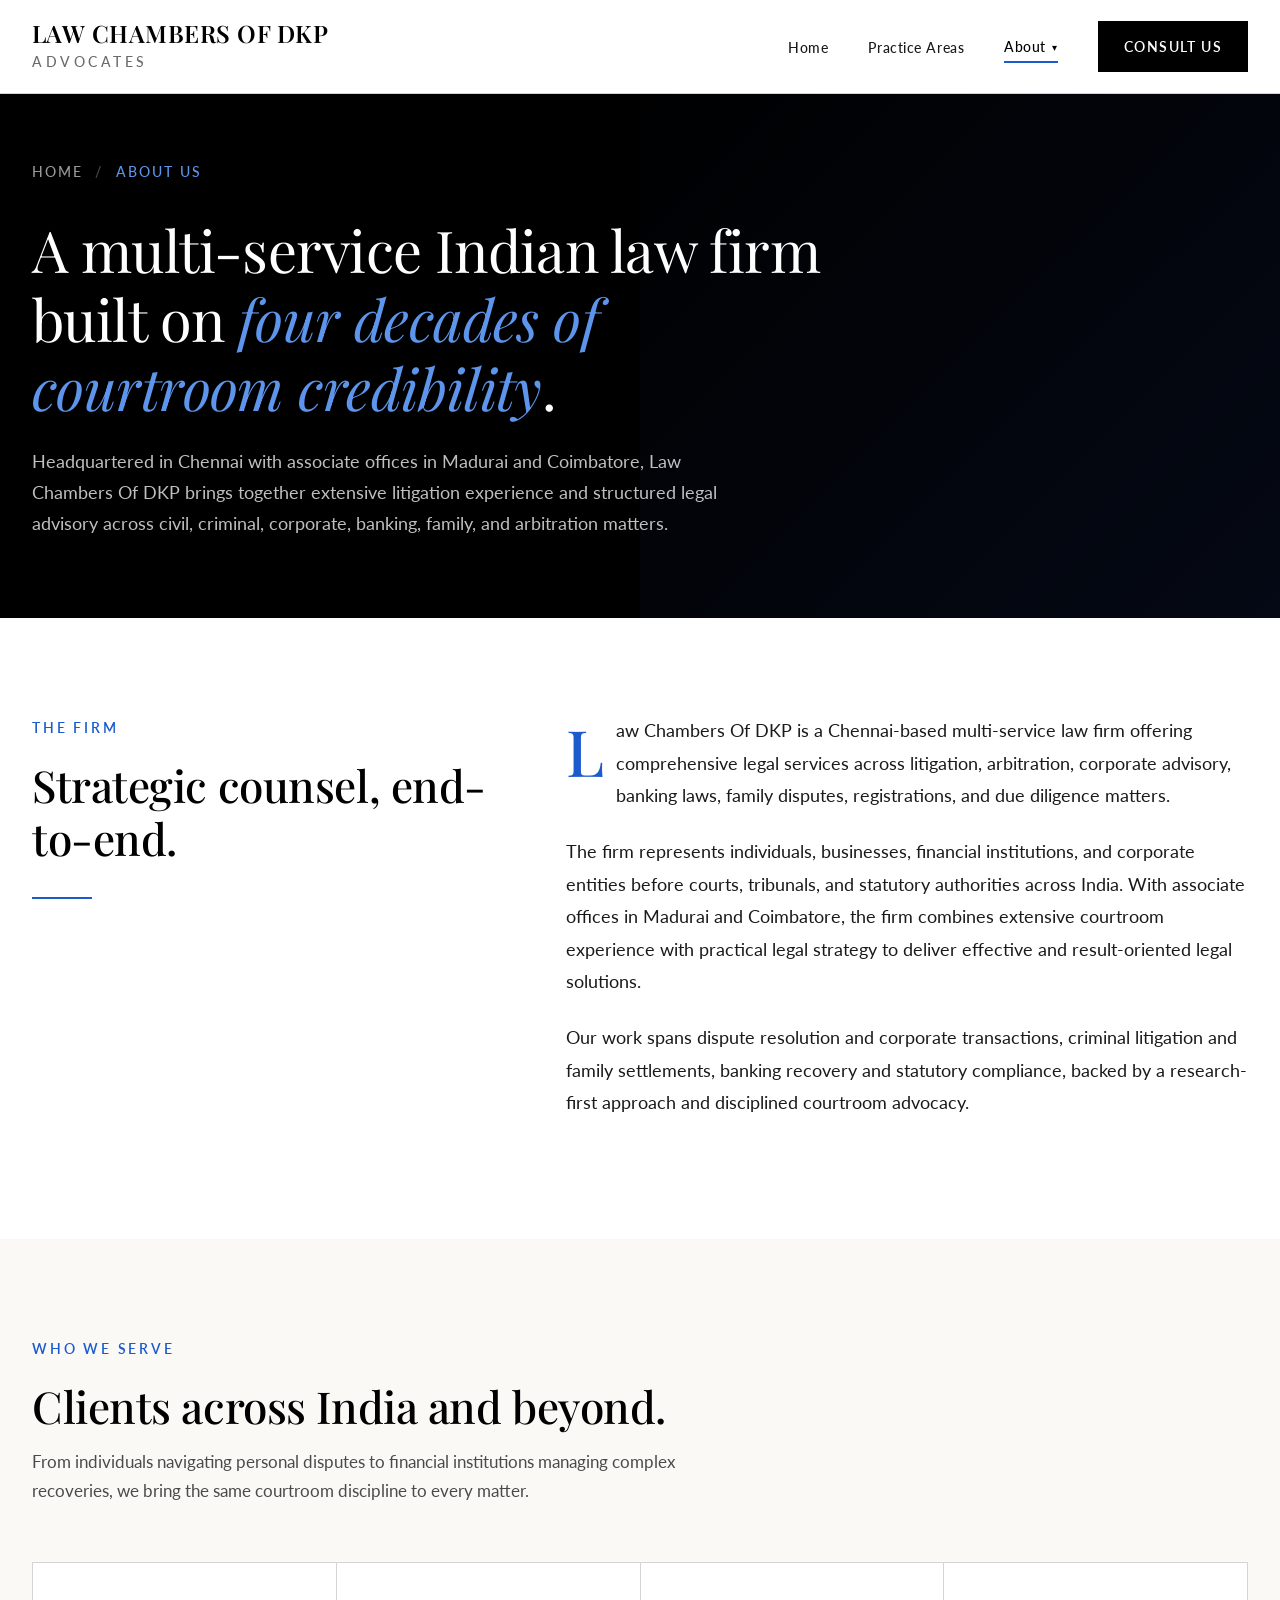
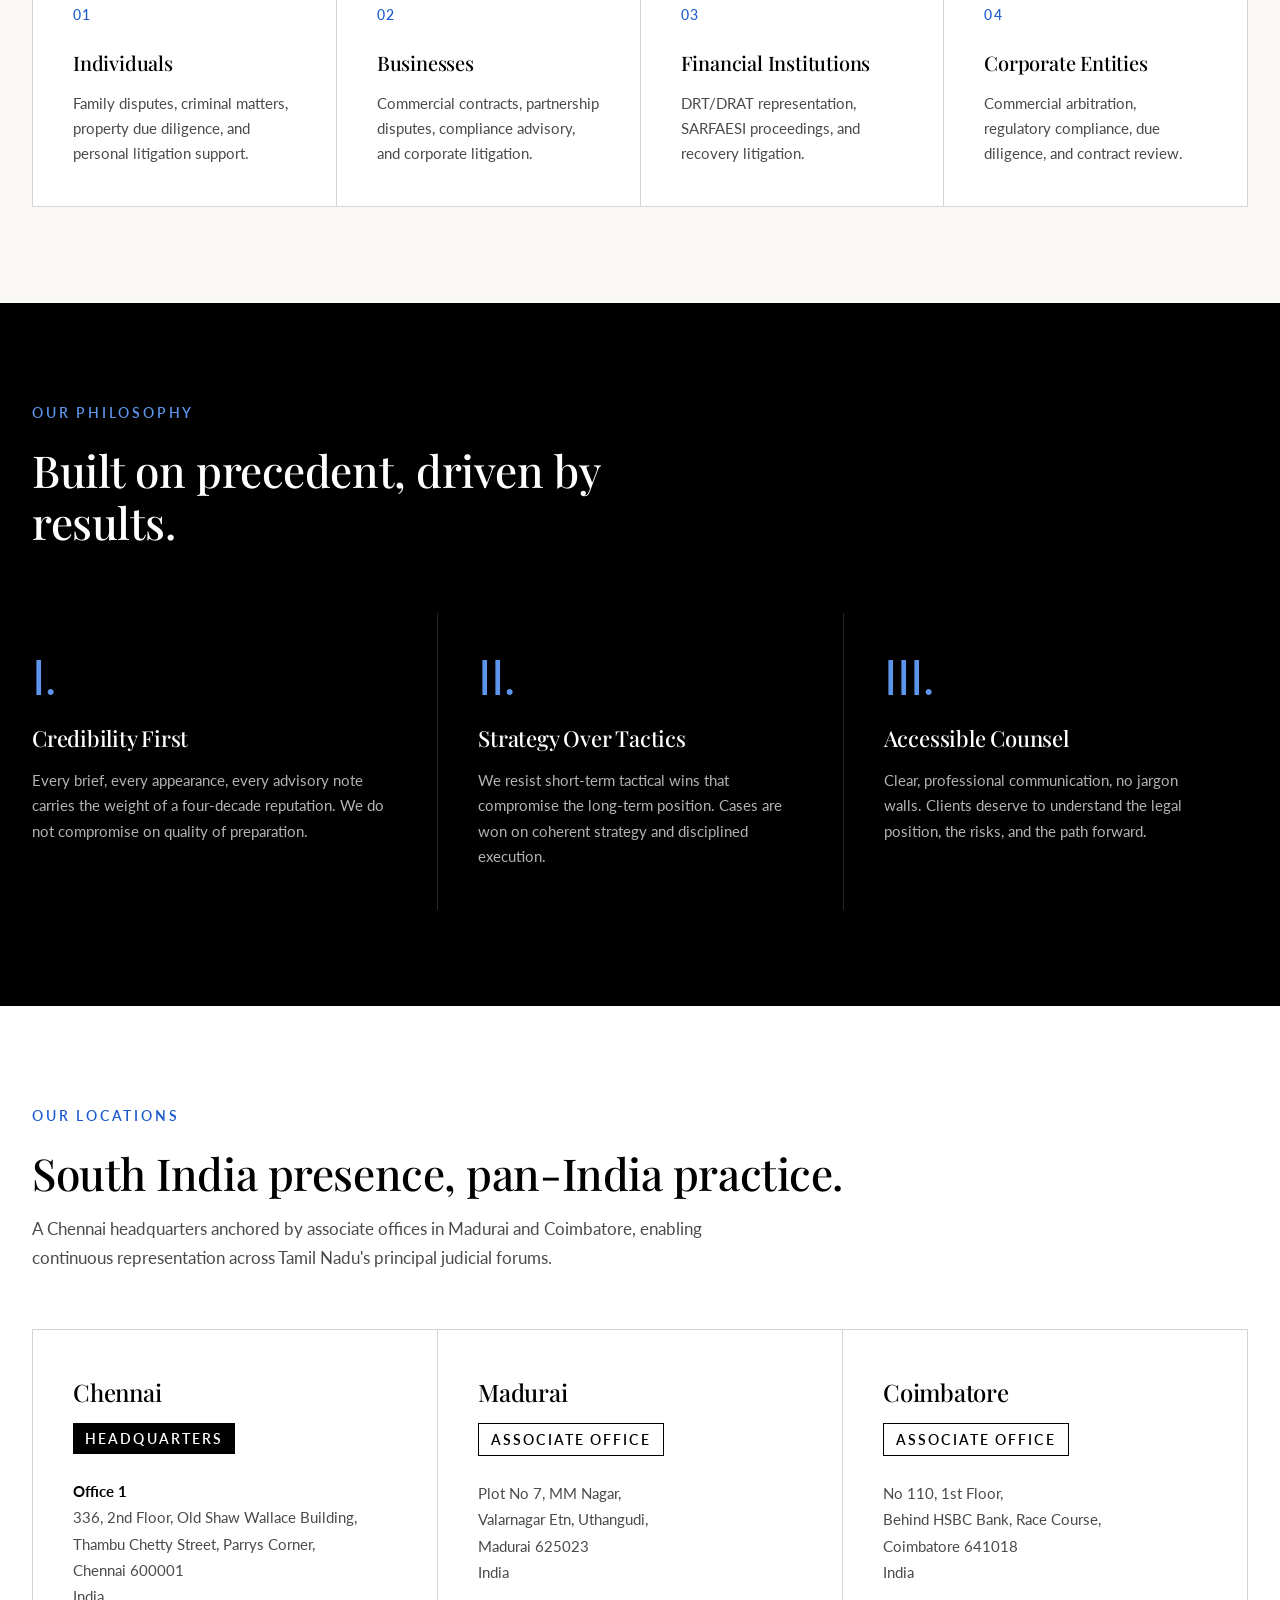
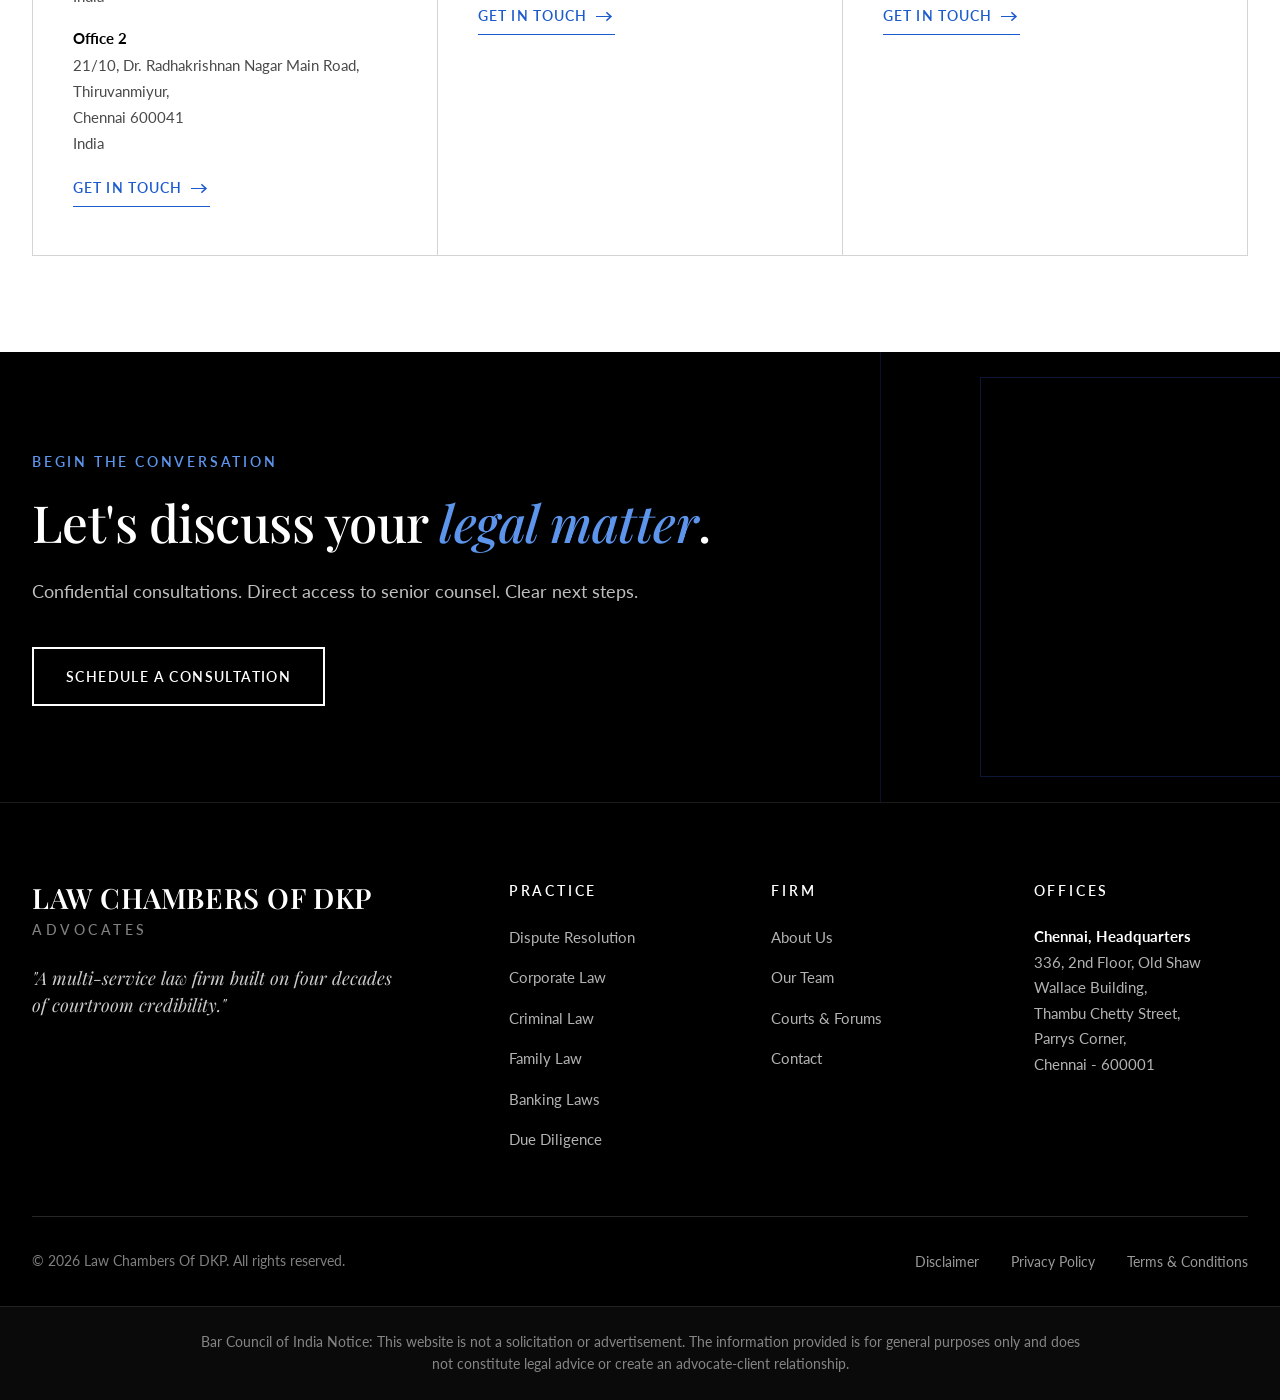
==== commit 042b2b95: "Admin reset via 6–10 digit code, responsive admin, contact form + UI fixes - Admin: replace magic-li" ====
--- a/website/about.html
+++ b/website/about.html
@@ -233,7 +233,8 @@
             <li style="color: rgba(255,255,255,0.7); line-height: 1.7; font-size: 0.9375rem;">
               <strong style="color: var(--color-white);">Chennai, Headquarters</strong><br />
               336, 2nd Floor, Old Shaw Wallace Building,<br />
-              Thambu Chetty Street, Parrys Corner,<br />
+              Thambu Chetty Street,<br />
+              Parrys Corner,<br />
               Chennai - 600001
             </li>
           </ul>
@@ -243,9 +244,9 @@
       <div class="footer-bottom">
         <p class="footer-copyright">© 2026 Law Chambers Of DKP. All rights reserved.</p>
         <ul class="footer-legal-links">
-          <li><a href="#disclaimer">Disclaimer</a></li>
-          <li><a href="#privacy">Privacy Policy</a></li>
-          <li><a href="#terms">Terms & Conditions</a></li>
+          <li>Disclaimer</li>
+          <li>Privacy Policy</li>
+          <li>Terms & Conditions</li>
         </ul>
       </div>
     </div>
--- a/website/assets/css/styles.css
+++ b/website/assets/css/styles.css
@@ -935,6 +935,9 @@
   padding: 4rem 3rem;
   transition: all var(--transition);
   position: relative;
+  /* Column layout so the stats block can be pinned to the bottom of the card */
+  display: flex;
+  flex-direction: column;
 }
 
 .team-card:hover {
@@ -1005,6 +1008,8 @@
   padding-top: 1.5rem;
   border-top: 1px solid var(--color-line);
   font-size: 0.875rem;
+  /* Push the stats + divider to the bottom so they align across all cards */
+  margin-top: auto;
 }
 
 .team-meta-item {
@@ -1499,14 +1504,11 @@
   list-style: none;
 }
 
-.footer-legal-links a {
+/* Legal items are plain text for now (no pages yet) — not clickable, no hover */
+.footer-legal-links li {
   color: rgba(255, 255, 255, 0.6);
   font-size: 0.875rem;
-  text-decoration: none;
-}
-
-.footer-legal-links a:hover {
-  color: var(--color-white);
+  cursor: default;
 }
 
 .disclaimer-banner {
